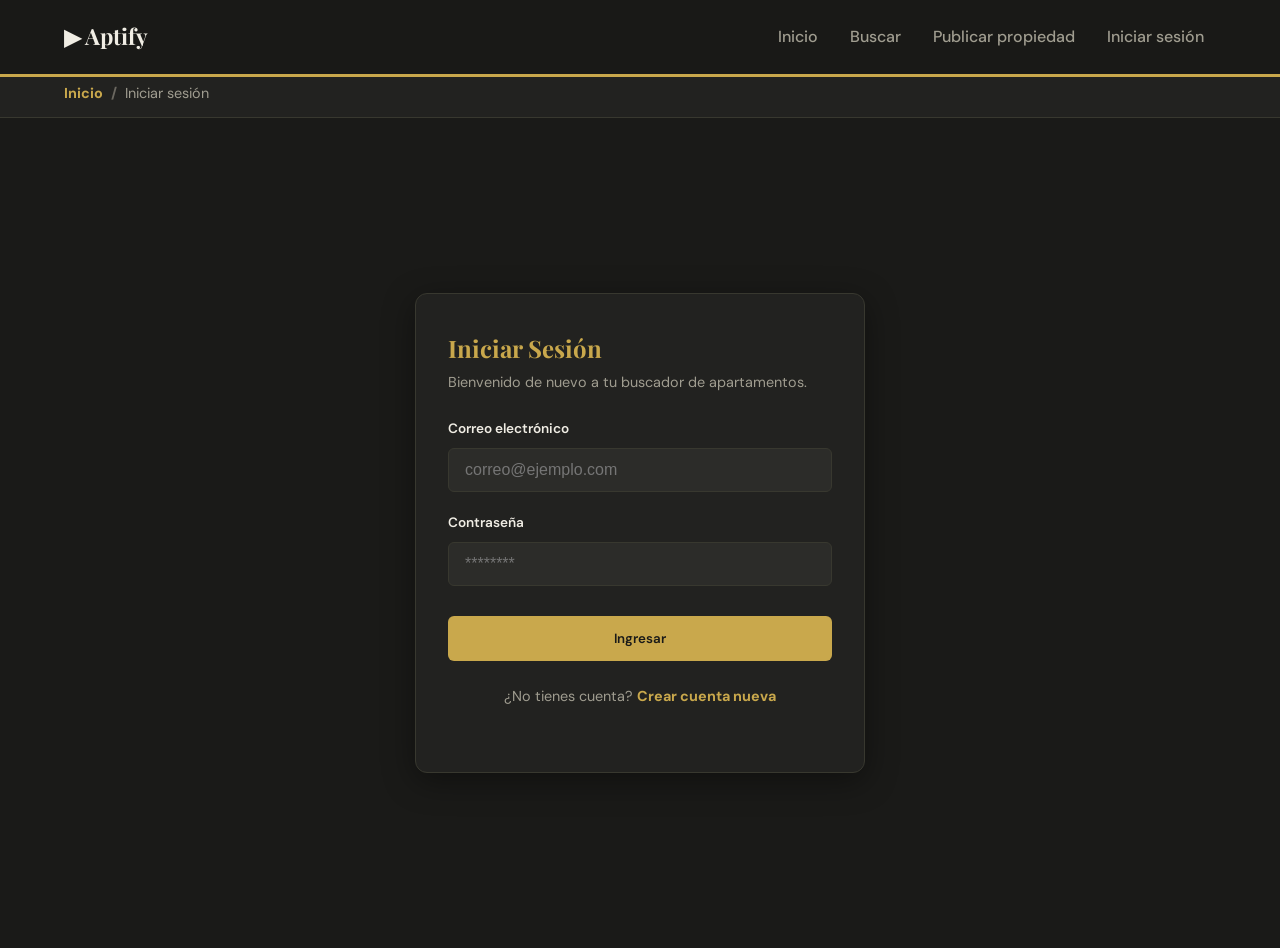
==== acceso.html @ 361de0e3 "Nuevo HTML de Acceso Para el inicio de sección y registro" ====
<!DOCTYPE html>
<html lang="es">
<head>
    <meta charset="UTF-8">
    <meta name="viewport" content="width=device-width, initial-scale=1.0">
    <link rel="stylesheet" href="css/style.css">
    <link href="https://fonts.googleapis.com/css2?family=DM+Sans:wght@300;400;500;600&family=Playfair+Display:wght@600;700&display=swap" rel="stylesheet">
    <title>Aptify | Acceso</title>
</head>
<body>

    <header class="site-header">
        <div class="container header-content">
            <p class="logo"><strong>&#9654; Aptify</strong></p>
            <input type="checkbox" id="menu-toggle" class="menu-toggle">
            <label for="menu-toggle" class="menu-button">
                <span></span><span></span><span></span>
            </label>
            <nav class="main-nav">
                <ul>
                    <li><a href="index.html">Inicio</a></li>
                    <li><a href="buscar.html">Buscar</a></li>
                    <li><a href="publicar.html">Publicar propiedad</a></li>    
                    <li id="nav-login"><a href="acceso.html">Iniciar sesión</a></li>        
                    <li id="nav-user" style="display: none;">
                        <span class="user-greeting">Hola, <b id="user-name-display">Usuario</b></span>
                        <a href="#" id="btn-logout" class="btn-card">Salir</a>
                    </li>
                </ul>
            </nav>
        </div>
    </header>

    <!-- Ubicación actual -->
    <nav class="breadcrumb" aria-label="Ubicación actual">
        <div class="container">
            <a href="index.html">Inicio</a>
            <span>Iniciar sesión</span>
        </div>
    </nav>

    <main>
    <section class="auth-section">
        <div class="container auth-wrapper single-column">
            
            <div class="auth-card" id="login-container">
                <h2>Iniciar Sesión</h2>
                <p>Bienvenido de nuevo a tu buscador de apartamentos.</p>
                <form id="login-form">
                    <div class="form-group">
                        <label for="login-email">Correo electrónico</label>
                        <input type="email" id="login-email" required placeholder="correo@ejemplo.com">
                    </div>
                    <div class="form-group">
                        <label for="login-pass">Contraseña</label>
                        <input type="password" id="login-pass" required placeholder="********">
                    </div>
                    <button type="submit" class="btn-primary auth-btn">Ingresar</button>
                </form>
                
                <p class="auth-switch">
                    ¿No tienes cuenta? <a href="#" id="link-to-register">Crear cuenta nueva</a>
                </p>
            </div>

            <div class="auth-card" id="register-container" style="display: none;">
                <h2>Crear Cuenta</h2>
                <p>Únete a Aptify para guardar tus favoritos.</p>
                <form id="register-form">
                    <div class="form-group">
                        <label for="reg-name">Nombre completo</label>
                        <input type="text" id="reg-name" required placeholder="Ej. Nathalie Paniagua">
                    </div>
                    <div class="form-group">
                        <label for="reg-email">Correo electrónico</label>
                        <input type="email" id="reg-email" required placeholder="correo@ejemplo.com">
                    </div>
                    <div class="form-group">
                        <label for="reg-pass">Contraseña</label>
                        <input type="password" id="reg-pass" required placeholder="Mínimo 8 caracteres">
                    </div>
                    <button type="submit" class="btn-gold auth-btn">Registrarse</button>
                </form>
                
                <p class="auth-switch">
                    ¿Ya tienes cuenta? <a href="#" id="link-to-login">Iniciar sesión</a>
                </p>
            </div>

        </div>
    </section>
</main>

    <script src="js/auth.js"></script>
</body>
</html>
---- css/style.css ----
/* =========================
    Reglas generales del sitio
   ========================= */

/* Elimina márgenes y espacios automáticos del navegador */
* {
    margin: 0;
    padding: 0;
    box-sizing: border-box;
}

/* Configuración general del documento */
html {
    font-size: 16px;
    scroll-behavior: smooth;
}

/* Estilo general del sitio */
body {
    font-family: 'DM Sans', Arial, Helvetica, sans-serif;
    background-color: #1a1a18;
    color: #f0ede4;
    line-height: 1.6;
    /* Espacio para que el header fijo no tape el contenido */
    padding-top: 70px;
}

/* Multimedia adaptable (cuando la tengamos) */
img,
video,
iframe {
    max-width: 100%;
}

/* Evita deformación y espacios inferiores en imágenes */
img {
    height: auto;
    display: block;
}

/* Enlaces sin subrayado */
a {
    text-decoration: none;
}

/* Viñetas dentro del bloque */
ul {
    list-style-position: inside;
}

/* =========================
    VARIABLES DE COLOR Y TIPOGRAFÍA
    Paleta principal del sitio
   ========================= */

:root {
    --color-fondo: #1a1a18;
    --color-superficie: #222220;
    --color-superficie-2: #2c2c29;
    --color-borde: #38382f;
    --color-dorado: #c9a84c;
    --color-dorado-claro: #e0be7c;
    --color-texto: #f0ede4;
    --color-texto-suave: #a09d90;
    --color-texto-tenue: #6b6860;
    --fuente-display: 'Playfair Display', Georgia, serif;
    --fuente-cuerpo: 'DM Sans', Arial, sans-serif;
    --radio-sm: 6px;
    --radio-md: 12px;
    --radio-lg: 20px;
    --radio-pill: 100px;
}

/* =========================
    UTILIDADES GENERALES
   ========================= */

/* Contenedor centrado reutilizable */
.container {
    width: min(90%, 1200px);
    margin: 0 auto;
}

/* Separación general entre secciones */
section,
aside {
    padding: 64px 0;
}

/* Estilo base para títulos */
h1, h2, h3, h4, h5, h6 {
    color: var(--color-texto);
    margin-bottom: 15px;
    font-family: var(--fuente-display);
    line-height: 1.2;
}

/* Separación entre párrafos */
p {
    margin-bottom: 15px;
    color: var(--color-texto-suave);
}

/* Etiqueta superior de sección */
.section-eyebrow {
    display: inline-block;
    font-size: 0.75rem;
    font-weight: 600;
    letter-spacing: 0.12em;
    text-transform: uppercase;
    color: var(--color-dorado);
    margin-bottom: 10px;
}

/* =========================
    HEADER Y NAVEGACIÓN
   ========================= */

/* Header fijo superior */
.site-header {
    background-color: rgba(26, 26, 24, 0.95);
    color: var(--color-texto);
    padding: 16px 0;
    border-bottom: 3px solid var(--color-dorado);
    position: fixed;
    top: 0;
    left: 0;
    width: 100%;
    z-index: 1000;
    backdrop-filter: blur(10px);
}

/* Flexbox alinea logo, menú y botón hamburguesa */
.header-content {
    display: flex;
    align-items: center;
    justify-content: space-between;
    gap: 20px;
}

/* Logo del sitio */
.logo {
    font-size: 1.4rem;
    margin-bottom: 0;
    white-space: nowrap;
    font-family: var(--fuente-display);
    color: var(--color-texto);
}

/* Checkbox oculto para abrir/cerrar menú */
.menu-toggle {
    display: none;
}

/* Botón hamburguesa oculto en escritorio */
.menu-button {
    display: none;
    width: 38px;
    height: 32px;
    cursor: pointer;
}

/* Líneas del botón hamburguesa */
.menu-button span {
    display: block;
    height: 4px;
    margin-bottom: 6px;
    background-color: var(--color-texto);
    border-radius: 4px;
}

/* Menú principal */
.main-nav ul {
    list-style: none;
    /* Flexbox organiza enlaces en fila */
    display: flex;
    align-items: center;
    gap: 8px;
}

/* Enlaces del menú */
.main-nav a {
    color: var(--color-texto-suave);
    font-weight: 500;
    padding: 8px 12px;
    border-radius: var(--radio-sm);
    display: inline-block;
    transition: background-color 0.2s, color 0.2s;
}

/* Cambio visual al pasar el mouse */
.main-nav a:hover {
    background-color: var(--color-dorado);
    color: var(--color-fondo);
}

/* Indicador de página activa */
.active-link {
    background-color: var(--color-dorado);
    color: var(--color-fondo) !important;
    font-weight: 600;
}

/* =========================
    UX: UBICACIÓN ACTUAL
   ========================= */

/* Barra que muestra dónde está el usuario */
.breadcrumb {
    background-color: var(--color-superficie);
    border-bottom: 1px solid var(--color-borde);
    padding: 12px 0;
}

/* Distribución simple de la ruta */
.breadcrumb .container {
    display: flex;
    gap: 8px;
    align-items: center;
    font-size: 0.9rem;
}

/* Separador visual sin agregar texto extra al HTML */
.breadcrumb a::after {
    content: "/";
    margin-left: 8px;
    color: var(--color-texto-tenue);
}

.breadcrumb a {
    color: var(--color-dorado);
    font-weight: bold;
}

.breadcrumb span {
    color: var(--color-texto-suave);
}

/* =========================
    BOTONES
   ========================= */

/* Botón principal con fondo dorado */
.btn-primary {
    display: inline-block;
    background-color: var(--color-dorado);
    color: var(--color-fondo);
    padding: 12px 24px;
    border-radius: var(--radio-sm);
    font-weight: 600;
    font-family: var(--fuente-cuerpo);
    border: none;
    cursor: pointer;
    transition: background-color 0.2s, transform 0.15s;
}

/* Hover del botón principal */
.btn-primary:hover {
    background-color: var(--color-dorado-claro);
    transform: translateY(-1px);
}

/* Botón secundario */
.btn-secondary {
    background-color: transparent;
    color: var(--color-dorado);
    border: 2px solid var(--color-dorado);
    padding: 10px 20px;
    border-radius: var(--radio-sm);
    font-weight: 600;
    font-family: var(--fuente-cuerpo);
    cursor: pointer;
    transition: background-color 0.2s, color 0.2s;
}

/* Hover del botón secundario */
.btn-secondary:hover {
    background-color: var(--color-dorado);
    color: var(--color-fondo);
}

/* Enlace con apariencia de texto */
.btn-link {
    color: var(--color-dorado);
    font-weight: bold;
    text-decoration: underline;
    text-underline-offset: 4px;
}

/* Botón dentro de tarjetas */
.btn-card {
    display: inline-block;
    background-color: transparent;
    color: var(--color-dorado);
    border: 1px solid var(--color-dorado);
    padding: 8px 16px;
    border-radius: var(--radio-sm);
    font-weight: 600;
    font-size: 0.85rem;
    transition: background-color 0.2s, color 0.2s;
}

/* Hover del botón de tarjeta */
.btn-card:hover {
    background-color: var(--color-dorado);
    color: var(--color-fondo);
}

/* Botón dorado grande para CTA (Call to Action) */
.btn-gold {
    display: inline-block;
    background-color: var(--color-dorado);
    color: var(--color-fondo);
    padding: 14px 32px;
    border-radius: var(--radio-sm);
    font-weight: 700;
    font-size: 1rem;
    transition: background-color 0.2s, transform 0.15s;
}

/* Hover del botón dorado */
.btn-gold:hover {
    background-color: var(--color-dorado-claro);
    transform: translateY(-1px);
}

/* =========================
    ETIQUETAS
   ========================= */

/* Etiqueta base */
.tag {
    display: inline-flex;
    align-items: center;
    gap: 4px;
    padding: 6px 14px;
    border-radius: var(--radio-pill);
    background-color: var(--color-superficie-2);
    border: 1px solid var(--color-borde);
    font-size: 0.85rem;
    color: var(--color-texto-suave);
}

/* Etiqueta pequeña para tarjetas */
.tag-sm {
    padding: 4px 10px;
    font-size: 0.75rem;
}

/* =========================
    HERO
   ========================= */

.hero {
    background-color: var(--color-superficie);
    padding: 64px 0;
    border-bottom: 1px solid var(--color-borde);
}

/* Flexbox crea dos columnas en el hero */
.hero-content {
    display: flex;
    align-items: center;
    gap: 48px;
    margin-bottom: 40px;
}

/* Columna de texto */
.hero-text {
    flex: 1;
}

/* Título principal del hero */
.hero-text h1 {
    font-size: clamp(2rem, 4.5vw, 3.4rem);
    color: var(--color-texto);
    margin-bottom: 20px;
    line-height: 1.1;
}

/* Palabra en cursiva y dorada del título */
.hero-text h1 em {
    font-style: normal;
    color: var(--color-dorado);
}

/* Texto descriptivo del hero */
.hero-text p {
    font-size: 1.05rem;
    color: var(--color-texto-suave);
    margin-bottom: 28px;
}

/* Etiqueta decorativa del hero */
.hero-badge {
    display: inline-block;
    background-color: rgba(201, 168, 76, 0.15);
    color: var(--color-dorado);
    border: 1px solid var(--color-dorado);
    padding: 6px 14px;
    border-radius: var(--radio-pill);
    font-weight: 600;
    font-size: 0.8rem;
    letter-spacing: 0.08em;
    text-transform: uppercase;
    margin-bottom: 16px;
}

/* Columna de imagen del hero */
.hero-image {
    flex: 1;
    background-color: var(--color-superficie-2);
    padding: 16px;
    border-radius: var(--radio-lg);
    border: 1px solid var(--color-borde);
}

/* Imagen del hero */
.hero-image img {
    width: 100%;
    border-radius: var(--radio-md);
    /* Placeholder mientras no hay imagen real */
    min-height: 260px;
    background-color: var(--color-superficie-2);
    object-fit: cover;
}

/* Pie de imagen del hero */
.hero-image figcaption {
    margin-top: 10px;
    font-size: 0.85rem;
    color: var(--color-texto-tenue);
    text-align: center;
}

/* Caja informativa: posición relativa para la etiqueta absoluta */
.hero-info {
    margin-top: 24px;
    padding: 28px 18px 18px 18px;
    background-color: rgba(201, 168, 76, 0.07);
    border-left: 4px solid var(--color-dorado);
    border-radius: var(--radio-md);
    position: relative;
}

/* Etiqueta flotante de la caja informativa */
.info-label {
    position: absolute;
    top: -12px;
    right: 18px;
    background-color: var(--color-dorado);
    color: var(--color-fondo);
    padding: 4px 12px;
    border-radius: var(--radio-pill);
    font-size: 0.75rem;
    font-weight: 700;
    z-index: 2;
}

/* Jerarquía de acciones del hero */
.hero-actions {
    display: flex;
    align-items: center;
    gap: 16px;
    flex-wrap: wrap;
    margin-bottom: 24px;
}

/* =========================
    BARRA DE BÚSQUEDA
   ========================= */

/* Contenedor general de la barra */
.search-bar {
    display: flex;
    align-items: flex-end;
    gap: 12px;
    background-color: var(--color-superficie-2);
    border: 1px solid var(--color-borde);
    border-radius: var(--radio-md);
    padding: 18px 20px;
    margin-bottom: 20px;
    flex-wrap: wrap;
}

/* Cada campo de la barra */
.search-field {
    display: flex;
    flex-direction: column;
    gap: 4px;
    flex: 1;
    min-width: 130px;
}

/* Etiqueta del campo */
.search-field label {
    font-size: 0.72rem;
    font-weight: 700;
    letter-spacing: 0.08em;
    text-transform: uppercase;
    color: var(--color-texto-tenue);
}

/* Select del campo */
.search-field select {
    background-color: transparent;
    border: none;
    border-bottom: 1px solid var(--color-borde);
    color: var(--color-texto);
    font-family: var(--fuente-cuerpo);
    font-size: 0.9rem;
    padding: 4px 0 6px;
    outline: none;
    cursor: pointer;
    appearance: none;
}

/* Select al enfocar */
.search-field select:focus {
    border-bottom-color: var(--color-dorado);
}

/* Opciones del select */
.search-field select option {
    background-color: var(--color-superficie-2);
    color: var(--color-texto);
}

/* Botón de búsqueda dentro de la barra */
.search-btn {
    flex-shrink: 0;
    height: 40px;
    padding: 0 24px;
}

/* Fila de etiquetas rápidas */
.quick-tags {
    display: flex;
    flex-wrap: wrap;
    gap: 10px;
}

/* =========================
    ESTADÍSTICAS
   ========================= */

.stats-section {
    background-color: var(--color-fondo);
    padding: 40px 0;
    border-bottom: 1px solid var(--color-borde);
}

/* Grid de tarjetas de estadísticas */
.stats-grid {
    display: grid;
    grid-template-columns: repeat(auto-fit, minmax(180px, 1fr));
    gap: 20px;
}

/* Tarjeta de estadística */
.stat-card {
    background-color: var(--color-superficie);
    border: 1px solid var(--color-borde);
    border-radius: var(--radio-md);
    padding: 24px;
    text-align: center;
    display: flex;
    flex-direction: column;
    gap: 6px;
}

/* Número principal de la estadística */
.stat-num {
    font-family: var(--fuente-display);
    font-size: 1.8rem;
    font-weight: 700;
    color: var(--color-dorado);
}

/* Descripción de la estadística */
.stat-label {
    font-size: 0.8rem;
    color: var(--color-texto-suave);
}

/* =========================
    TARJETAS DE PROPIEDADES
   ========================= */

.listings-section {
    background-color: var(--color-superficie);
    border-bottom: 1px solid var(--color-borde);
}

/* Grid crea columnas automáticas y responsivas */
.listings-grid {
    display: grid;
    grid-template-columns: repeat(auto-fit, minmax(260px, 1fr));
    gap: 24px;
    align-items: stretch;
    margin-top: 32px;
    margin-bottom: 40px;
}

/* Tarjeta de propiedad */
.property-card {
    background-color: var(--color-fondo);
    border: 1px solid var(--color-borde);
    border-radius: var(--radio-md);
    overflow: hidden;
    box-shadow: 0 4px 20px rgba(0, 0, 0, 0.4);
    position: relative;
    /* Flex interno mantiene el contenido ordenado verticalmente */
    display: flex;
    flex-direction: column;
    transition: transform 0.2s, box-shadow 0.2s;
}

/* Efecto al pasar el mouse sobre la tarjeta */
.property-card:hover {
    transform: translateY(-4px);
    box-shadow: 0 8px 32px rgba(0, 0, 0, 0.55);
}

/* Elimina márgenes del figure en tarjeta */
.property-card figure {
    margin: 0;
}

/* Imagen de la tarjeta */
.property-card img {
    width: 100%;
    height: 200px;
    object-fit: cover;
    /* Placeholder visual mientras no hay imagen */
    background: linear-gradient(135deg, var(--color-superficie-2) 0%, #333328 100%);
}

/* Texto bajo la imagen en la tarjeta */
.property-card figcaption {
    font-size: 0.78rem;
    color: var(--color-texto-tenue);
    padding: 8px 16px 0 16px;
}

/* Etiqueta del tipo de propiedad (posición absoluta) */
.card-label {
    position: absolute;
    top: 12px;
    left: 12px;
    background-color: var(--color-dorado);
    color: var(--color-fondo);
    padding: 4px 12px;
    border-radius: var(--radio-pill);
    font-size: 0.72rem;
    font-weight: 700;
    text-transform: uppercase;
    letter-spacing: 0.05em;
    z-index: 5;
}

/* Contenido textual de la tarjeta */
.property-card-content {
    padding: 18px;
    /* Ocupa el espacio disponible para igualar alturas */
    flex: 1;
    display: flex;
    flex-direction: column;
    gap: 10px;
}

/* Título de la propiedad */
.property-card-content h3 {
    font-size: 1rem;
    color: var(--color-texto);
    margin-bottom: 0;
}

/* Ubicación de la propiedad */
.property-location {
    font-size: 0.82rem;
    color: var(--color-texto-suave);
    margin-bottom: 0;
}

/* Características de la propiedad (habitaciones, baños, m²) */
.property-features {
    display: flex;
    gap: 10px;
    flex-wrap: wrap;
}

/* Cada característica */
.property-features span {
    font-size: 0.78rem;
    color: var(--color-texto-tenue);
    border: 1px solid var(--color-borde);
    padding: 2px 10px;
    border-radius: var(--radio-sm);
}

/* Fila de etiquetas dentro de tarjeta */
.property-tags {
    display: flex;
    flex-wrap: wrap;
    gap: 6px;
}

/* Pie de tarjeta con precio y botón */
.property-footer {
    display: flex;
    align-items: center;
    justify-content: space-between;
    padding-top: 12px;
    border-top: 1px solid var(--color-borde);
    margin-top: auto;
}

/* Precio de la propiedad */
.property-price {
    font-size: 1.1rem;
    font-weight: 700;
    color: var(--color-dorado);
    font-family: var(--fuente-display);
}

/* Texto pequeño del precio */
.property-price small {
    font-size: 0.75rem;
    color: var(--color-texto-suave);
    font-weight: 400;
}

/* Acción centrada bajo el grid */
.listings-cta {
    text-align: center;
}

/* =========================
    ASIDE: PROPIEDAD DESTACADA
   ========================= */

aside {
    background-color: rgba(201, 168, 76, 0.06);
    border-top: 1px solid var(--color-borde);
    border-bottom: 1px solid var(--color-borde);
}

/* Centra el contenido del aside */
aside p,
aside small,
aside h4 {
    width: min(90%, 1200px);
    margin-left: auto;
    margin-right: auto;
}

aside h4 {
    color: var(--color-dorado);
    margin-bottom: 10px;
}

aside small {
    display: block;
    color: var(--color-texto-tenue);
    font-size: 0.8rem;
    margin-top: 10px;
}

/* =========================
    CÓMO FUNCIONA
   ========================= */

.how-section {
    background-color: var(--color-fondo);
}

/* Grid de pasos del proceso */
.steps-grid {
    display: grid;
    grid-template-columns: repeat(auto-fit, minmax(240px, 1fr));
    gap: 24px;
    margin-top: 32px;
}

/* Tarjeta de paso */
.step-card {
    background-color: var(--color-superficie);
    border: 1px solid var(--color-borde);
    border-radius: var(--radio-md);
    padding: 32px 24px;
    text-align: center;
}

/* Ícono del paso */
.step-icon {
    font-size: 2.2rem;
    margin-bottom: 16px;
    display: block;
}

/* Título del paso */
.step-card h3 {
    font-size: 1.05rem;
    margin-bottom: 10px;
    color: var(--color-texto);
}

/* Descripción del paso */
.step-card p {
    font-size: 0.9rem;
    color: var(--color-texto-suave);
    margin-bottom: 0;
}

/* =========================
    SOBRE APTIFY
   ========================= */

.about-section {
    background-color: var(--color-superficie);
    border-top: 1px solid var(--color-borde);
}

/* Dos columnas: imagen y texto */
.about-content {
    display: flex;
    align-items: center;
    gap: 64px;
}

/* Columna de imagen */
.about-image {
    flex: 1;
    background-color: var(--color-superficie-2);
    border: 1px solid var(--color-borde);
    border-radius: var(--radio-lg);
    padding: 16px;
    margin: 0;
}

/* Imagen de la sección sobre Aptify */
.about-image img {
    width: 100%;
    border-radius: var(--radio-md);
    min-height: 280px;
    background-color: var(--color-superficie-2);
    object-fit: cover;
}

/* Pie de imagen */
.about-image figcaption {
    font-size: 0.82rem;
    color: var(--color-texto-tenue);
    text-align: center;
    margin-top: 10px;
}

/* Columna de texto */
.about-text {
    flex: 1;
}

/* Párrafo de la columna de texto */
.about-text p {
    margin-bottom: 20px;
    line-height: 1.75;
}

/* Título de sección en about */
.about-text h2 {
    font-size: clamp(1.5rem, 3vw, 2.2rem);
    margin-bottom: 16px;
}

/* Grid de beneficios */
.benefits-grid {
    display: grid;
    grid-template-columns: repeat(auto-fit, minmax(180px, 1fr));
    gap: 16px;
    margin-top: 20px;
    margin-bottom: 28px;
}

/* Tarjeta de beneficio */
.benefit-card {
    background-color: var(--color-superficie-2);
    border: 1px solid var(--color-borde);
    border-radius: var(--radio-md);
    padding: 18px;
}

/* Título del beneficio */
.benefit-card h4 {
    color: var(--color-dorado);
    font-size: 0.9rem;
    margin-bottom: 8px;
}

/* Descripción del beneficio */
.benefit-card p {
    font-size: 0.85rem;
    margin-bottom: 0;
    line-height: 1.5;
}

/* =========================
    ZONAS POPULARES
   ========================= */

.locations-section {
    background-color: var(--color-superficie-2);
    border-top: 1px solid var(--color-borde);
}

/* Grid de chips de ubicación */
.locations-grid {
    display: flex;
    flex-wrap: wrap;
    gap: 12px;
    justify-content: center;
    margin-top: 28px;
}

/* Chip de ubicación */
.location-chip {
    display: inline-block;
    padding: 10px 22px;
    background-color: var(--color-superficie);
    border: 1px solid var(--color-borde);
    border-radius: var(--radio-pill);
    font-size: 0.88rem;
    color: var(--color-texto-suave);
    transition: border-color 0.2s, color 0.2s, background-color 0.2s;
}

/* Hover del chip */
.location-chip:hover {
    border-color: var(--color-dorado);
    color: var(--color-dorado);
    background-color: rgba(201, 168, 76, 0.06);
}

/* =========================
    BANNER DE CTA (CALL TO ACTION)
   ========================= */

.cta-banner {
    background: linear-gradient(135deg, #26241c 0%, var(--color-superficie-2) 100%);
    border-top: 1px solid var(--color-borde);
    border-bottom: 1px solid var(--color-borde);
}

/* Diseño en dos columnas para texto y botón */
.cta-content {
    display: flex;
    align-items: center;
    justify-content: space-between;
    gap: 40px;
    flex-wrap: wrap;
}

/* Bloque de texto del CTA */
.cta-text h2 {
    font-size: 1.8rem;
    margin-bottom: 10px;
    color: var(--color-texto);
}

/* Párrafo del CTA */
.cta-text p {
    color: var(--color-texto-suave);
    max-width: 520px;
    font-size: 0.95rem;
    margin-bottom: 0;
}

/* =========================
    FOOTER
   ========================= */

footer {
    background-color: #141412;
    color: var(--color-texto);
    padding: 56px 0 24px 0;
    border-top: 1px solid var(--color-borde);
    text-align: center;
}

/* Distribución en columnas del footer */
.footer-content {
    display: grid;
    grid-template-columns: 2fr 1fr 1fr 1fr;
    gap: 40px;
    padding-bottom: 48px;
    text-align: left;
}

/* Logo del footer */
.footer-logo {
    font-family: var(--fuente-display);
    font-size: 1.3rem;
    color: var(--color-texto);
    margin-bottom: 8px;
}

/* Tagline del footer */
.footer-tagline {
    font-size: 0.85rem;
    color: var(--color-texto-suave);
    max-width: 200px;
    line-height: 1.5;
}

/* Columna del footer */
.footer-col {
    display: flex;
    flex-direction: column;
    gap: 10px;
}

/* Títulos de columnas del footer */
.footer-col h5 {
    font-size: 0.75rem;
    font-weight: 700;
    letter-spacing: 0.1em;
    text-transform: uppercase;
    color: var(--color-texto-tenue);
    margin-bottom: 4px;
    font-family: var(--fuente-cuerpo);
}

/* Lista del footer */
.footer-col ul {
    list-style: none;
    display: flex;
    flex-direction: column;
    gap: 8px;
}

/* Enlaces del footer */
footer a {
    color: var(--color-texto-suave);
    font-size: 0.88rem;
    transition: color 0.2s;
}

/* Hover de enlaces del footer */
footer a:hover {
    color: var(--color-dorado);
}

/* Dirección del footer */
footer address {
    font-style: normal;
    font-size: 0.88rem;
    color: var(--color-texto-suave);
    line-height: 1.7;
}

/* Texto de copyright */
footer small {
    font-size: 0.78rem;
    color: var(--color-texto-tenue);
}

/* =========================
    UX: ACCESIBILIDAD Y FOCO
   ========================= */

/* Mejora accesibilidad al navegar con teclado */
.main-nav a:focus,
.btn-primary:focus,
.btn-secondary:focus,
.btn-card:focus,
.btn-link:focus,
.btn-gold:focus {
    outline: 3px solid var(--color-dorado);
    outline-offset: 3px;
}

/* =========================
    SECCIÓN DE ACCESO (LOGIN/REGISTRO)
   ========================= */

.auth-section {
    padding: 80px 20px;
    background-color: var(--color-fondo);
    min-height: calc(100vh - 70px);
    display: flex;
    align-items: center;
    justify-content: center; /* Centra el contenido en pantalla */
}

/* Contenedor único y limpio */
.auth-wrapper {
    width: 100%;
    max-width: 450px; /* Tamaño ideal para formularios */
    margin: 0 auto;
}

.auth-card {
    background-color: var(--color-superficie);
    border: 1px solid var(--color-borde);
    border-radius: var(--radio-md);
    padding: 40px 32px;
    box-shadow: 0 8px 32px rgba(0, 0, 0, 0.4);
}

.auth-card h2 {
    color: var(--color-dorado);
    margin-bottom: 8px;
}

.auth-card p {
    font-size: 0.9rem;
    margin-bottom: 24px;
    color: var(--color-texto-suave);
}

/* Estilos de formulario */
.form-group {
    margin-bottom: 20px;
    display: flex;
    flex-direction: column;
    gap: 8px;
}

.form-group label {
    font-size: 0.85rem;
    font-weight: 600;
    color: var(--color-texto);
}

.form-group input {
    background-color: var(--color-superficie-2);
    border: 1px solid var(--color-borde);
    color: var(--color-texto);
    padding: 12px 16px;
    border-radius: var(--radio-sm);
    font-size: 1rem;
    outline: none;
    width: 100%;
}

.form-group input:focus {
    border-color: var(--color-dorado);
}

.auth-btn {
    width: 100%;
    margin-top: 10px;
    padding: 14px;
    border: none;
    border-radius: var(--radio-sm);
    font-weight: 600;
    cursor: pointer;
}

/* Estilo para el switch de "Crear cuenta nueva" */
.auth-switch {
    text-align: center;
    margin-top: 24px;
    font-size: 0.9rem;
    color: var(--color-texto-suave);
}

.auth-switch a {
    color: var(--color-dorado);
    font-weight: 700;
}

/* Estilos para el estado logueado en el Nav */
.user-greeting {
    color: var(--color-texto-suave);
    font-size: 0.95rem;
    margin-right: 12px;
}

.user-greeting b {
    color: var(--color-dorado);
}
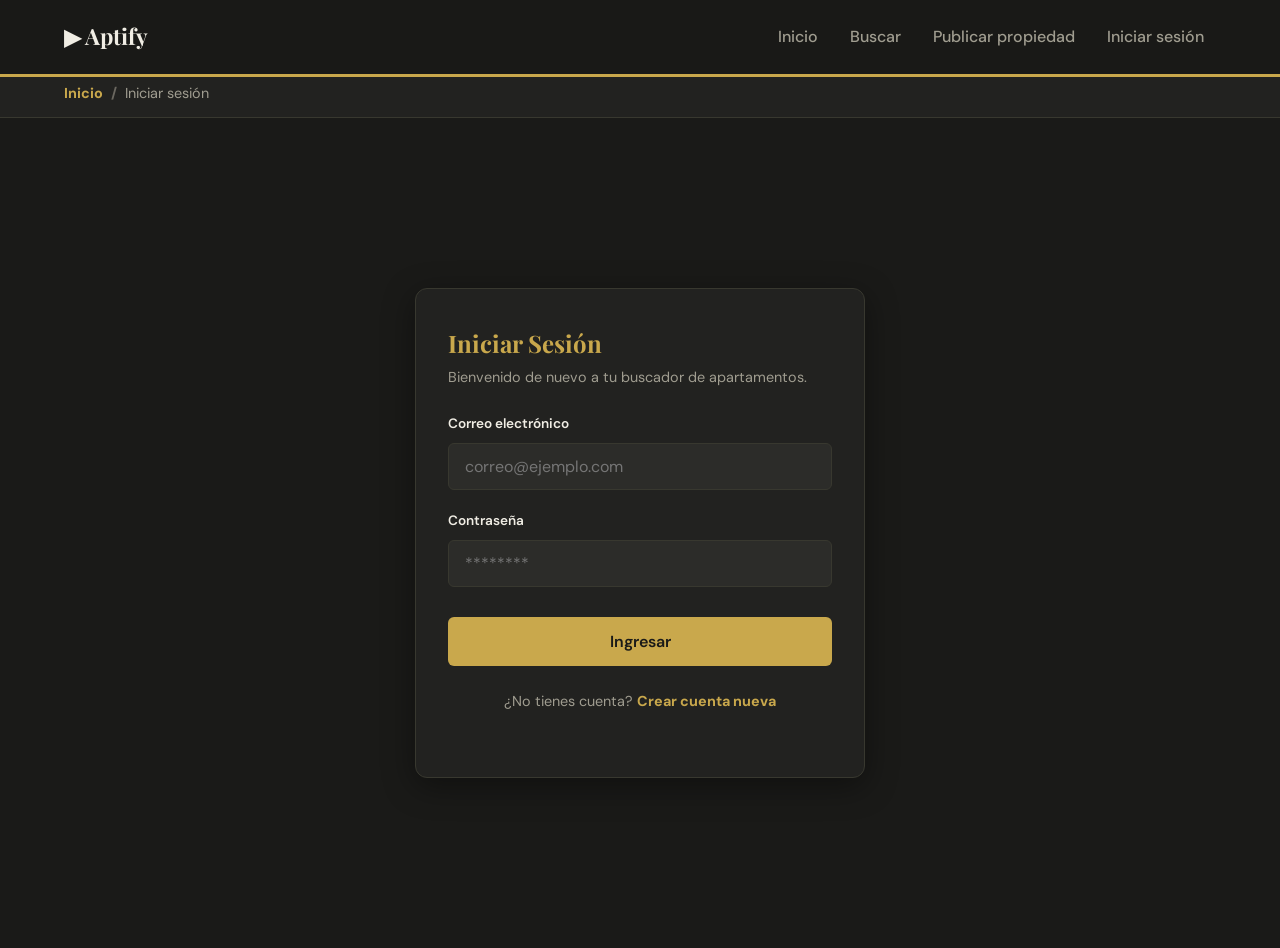
==== commit 2e853bfc: "feat: Cambios en la organización de los styles" ====
--- a/acceso.html
+++ b/acceso.html
@@ -3,7 +3,11 @@
 <head>
     <meta charset="UTF-8">
     <meta name="viewport" content="width=device-width, initial-scale=1.0">
-    <link rel="stylesheet" href="css/style.css">
+    <link rel="stylesheet" href="css/base.css">
+    <link rel="stylesheet" href="css/layout.css">
+    <link rel="stylesheet" href="css/componentes.css">
+    <link rel="stylesheet" href="css/paginas.css">
+    <link rel="stylesheet" href="css/responsive.css">
     <link href="https://fonts.googleapis.com/css2?family=DM+Sans:wght@300;400;500;600&family=Playfair+Display:wght@600;700&display=swap" rel="stylesheet">
     <title>Aptify | Acceso</title>
 </head>
--- a/css/base.css
+++ b/css/base.css
@@ -0,0 +1,127 @@
+/* =========================
+   Reset, variables de color y tipografía,
+   y utilidades generales del sitio.
+   ========================= */
+ 
+/* ── RESET ── */
+ 
+/* Elimina márgenes y espacios automáticos del navegador */
+* {
+    margin: 0;
+    padding: 0;
+    box-sizing: border-box;
+}
+ 
+/* Configuración general del documento */
+html {
+    font-size: 16px;
+    scroll-behavior: smooth;
+}
+ 
+/* Estilo general del sitio */
+body {
+    font-family: 'DM Sans', Arial, Helvetica, sans-serif;
+    background-color: #1a1a18;
+    color: #f0ede4;
+    line-height: 1.6;
+    /* Espacio para que el header fijo no tape el contenido */
+    padding-top: 70px;
+}
+ 
+/* Multimedia adaptable */
+img,
+video,
+iframe {
+    max-width: 100%;
+}
+ 
+/* Evita deformación y espacios inferiores en imágenes */
+img {
+    height: auto;
+    display: block;
+}
+ 
+/* Enlaces sin subrayado */
+a {
+    text-decoration: none;
+}
+ 
+/* Viñetas dentro del bloque */
+ul {
+    list-style-position: inside;
+}
+ 
+/* ── VARIABLES DE COLOR Y TIPOGRAFÍA ──
+   Paleta principal del sitio */
+ 
+:root {
+    --color-fondo:        #1a1a18;
+    --color-superficie:   #222220;
+    --color-superficie-2: #2c2c29;
+    --color-borde:        #38382f;
+    --color-dorado:       #c9a84c;
+    --color-dorado-claro: #e0be7c;
+    --color-texto:        #f0ede4;
+    --color-texto-suave:  #a09d90;
+    --color-texto-tenue:  #6b6860;
+    --fuente-display:     'Playfair Display', Georgia, serif;
+    --fuente-cuerpo:      'DM Sans', Arial, sans-serif;
+    --radio-sm:           6px;
+    --radio-md:           12px;
+    --radio-lg:           20px;
+    --radio-pill:         100px;
+}
+ 
+/* ── UTILIDADES GENERALES ── */
+ 
+/* Contenedor centrado reutilizable */
+.container {
+    width: min(90%, 1200px);
+    margin: 0 auto;
+}
+ 
+/* Separación general entre secciones */
+section,
+aside {
+    padding: 64px 0;
+}
+ 
+/* Estilo base para títulos */
+h1, h2, h3, h4, h5, h6 {
+    color: var(--color-texto);
+    margin-bottom: 15px;
+    font-family: var(--fuente-display);
+    line-height: 1.2;
+}
+ 
+/* Separación entre párrafos */
+p {
+    margin-bottom: 15px;
+    color: var(--color-texto-suave);
+}
+ 
+/* Etiqueta superior de sección (eyebrow) */
+.section-eyebrow {
+    display: inline-block;
+    font-size: 0.75rem;
+    font-weight: 600;
+    letter-spacing: 0.12em;
+    text-transform: uppercase;
+    color: var(--color-dorado);
+    margin-bottom: 10px;
+}
+ 
+/* Badge de sección (semana / módulo) */
+.section-badge {
+    display: inline-block;
+    background-color: rgba(201, 168, 76, 0.12);
+    color: var(--color-dorado);
+    border: 1px solid var(--color-dorado);
+    padding: 5px 14px;
+    border-radius: var(--radio-pill);
+    font-size: 0.72rem;
+    font-weight: 700;
+    letter-spacing: 0.1em;
+    text-transform: uppercase;
+    margin-bottom: 14px;
+}
--- a/css/layout.css
+++ b/css/layout.css
@@ -0,0 +1,223 @@
+/* =========================
+   Header, navegación, breadcrumb y footer.
+   Elementos estructurales presentes en todas las páginas.
+   ========================= */
+
+/* ── HEADER Y NAVEGACIÓN ── */
+
+/* Header fijo superior */
+.site-header {
+    background-color: rgba(26, 26, 24, 0.95);
+    color: var(--color-texto);
+    padding: 16px 0;
+    border-bottom: 3px solid var(--color-dorado);
+    position: fixed;
+    top: 0;
+    left: 0;
+    width: 100%;
+    z-index: 1000;
+    backdrop-filter: blur(10px);
+}
+
+/* Flexbox alinea logo, menú y botón hamburguesa */
+.header-content {
+    display: flex;
+    align-items: center;
+    justify-content: space-between;
+    gap: 20px;
+}
+
+/* Logo del sitio */
+.logo {
+    font-size: 1.4rem;
+    margin-bottom: 0;
+    white-space: nowrap;
+    font-family: var(--fuente-display);
+    color: var(--color-texto);
+}
+
+/* Checkbox oculto para abrir/cerrar menú */
+.menu-toggle {
+    display: none;
+}
+
+/* Botón hamburguesa oculto en escritorio */
+.menu-button {
+    display: none;
+    width: 38px;
+    height: 32px;
+    cursor: pointer;
+}
+
+/* Líneas del botón hamburguesa */
+.menu-button span {
+    display: block;
+    height: 4px;
+    margin-bottom: 6px;
+    background-color: var(--color-texto);
+    border-radius: 4px;
+}
+
+/* Menú principal */
+.main-nav ul {
+    list-style: none;
+    /* Flexbox organiza enlaces en fila */
+    display: flex;
+    align-items: center;
+    gap: 8px;
+}
+
+/* Enlaces del menú */
+.main-nav a {
+    color: var(--color-texto-suave);
+    font-weight: 500;
+    padding: 8px 12px;
+    border-radius: var(--radio-sm);
+    display: inline-block;
+    transition: background-color 0.2s, color 0.2s;
+}
+
+/* Cambio visual al pasar el mouse */
+.main-nav a:hover {
+    background-color: var(--color-dorado);
+    color: var(--color-fondo);
+}
+
+/* Indicador de página activa */
+.active-link {
+    background-color: var(--color-dorado);
+    color: var(--color-fondo) !important;
+    font-weight: 600;
+}
+
+/* Estado del usuario logueado en el Nav */
+.user-greeting {
+    color: var(--color-texto-suave);
+    font-size: 0.95rem;
+    margin-right: 12px;
+}
+
+/* Nombre del usuario resaltado en dorado */
+.user-greeting b {
+    color: var(--color-dorado);
+}
+
+/* ── BREADCRUMB ──
+   Barra de ubicación actual */
+
+.breadcrumb {
+    background-color: var(--color-superficie);
+    border-bottom: 1px solid var(--color-borde);
+    padding: 12px 0;
+}
+
+/* Distribución simple de la ruta */
+.breadcrumb .container {
+    display: flex;
+    gap: 8px;
+    align-items: center;
+    font-size: 0.9rem;
+}
+
+/* Separador visual sin agregar texto extra al HTML */
+.breadcrumb a::after {
+    content: "/";
+    margin-left: 8px;
+    color: var(--color-texto-tenue);
+}
+
+.breadcrumb a {
+    color: var(--color-dorado);
+    font-weight: bold;
+}
+
+.breadcrumb span {
+    color: var(--color-texto-suave);
+}
+
+/* ── FOOTER ── */
+
+footer {
+    background-color: #141412;
+    color: var(--color-texto);
+    padding: 56px 0 24px 0;
+    border-top: 1px solid var(--color-borde);
+    text-align: center;
+}
+
+/* Distribución en columnas del footer */
+.footer-content {
+    display: grid;
+    grid-template-columns: 2fr 1fr 1fr 1fr;
+    gap: 40px;
+    padding-bottom: 48px;
+    text-align: left;
+}
+
+/* Logo del footer */
+.footer-logo {
+    font-family: var(--fuente-display);
+    font-size: 1.3rem;
+    color: var(--color-texto);
+    margin-bottom: 8px;
+}
+
+/* Tagline del footer */
+.footer-tagline {
+    font-size: 0.85rem;
+    color: var(--color-texto-suave);
+    max-width: 200px;
+    line-height: 1.5;
+}
+
+/* Columna del footer */
+.footer-col {
+    display: flex;
+    flex-direction: column;
+    gap: 10px;
+}
+
+/* Títulos de columnas del footer */
+.footer-col h5 {
+    font-size: 0.75rem;
+    font-weight: 700;
+    letter-spacing: 0.1em;
+    text-transform: uppercase;
+    color: var(--color-texto-tenue);
+    margin-bottom: 4px;
+    font-family: var(--fuente-cuerpo);
+}
+
+/* Lista del footer */
+.footer-col ul {
+    list-style: none;
+    display: flex;
+    flex-direction: column;
+    gap: 8px;
+}
+
+/* Enlaces del footer */
+footer a {
+    color: var(--color-texto-suave);
+    font-size: 0.88rem;
+    transition: color 0.2s;
+}
+
+/* Hover de enlaces del footer */
+footer a:hover {
+    color: var(--color-dorado);
+}
+
+/* Dirección del footer */
+footer address {
+    font-style: normal;
+    font-size: 0.88rem;
+    color: var(--color-texto-suave);
+    line-height: 1.7;
+}
+
+/* Texto de copyright */
+footer small {
+    font-size: 0.78rem;
+    color: var(--color-texto-tenue);
+}
--- a/css/componentes.css
+++ b/css/componentes.css
@@ -0,0 +1,435 @@
+/* =========================
+   Botones, etiquetas, tarjetas de propiedad,
+   estadísticas, aside y elementos reutilizables
+   que aparecen en más de una página.
+   ========================= */
+
+/* ── BOTONES ── */
+
+/* Botón principal con fondo dorado */
+.btn-primary {
+    display: inline-block;
+    background-color: var(--color-dorado);
+    color: var(--color-fondo);
+    padding: 12px 24px;
+    border-radius: var(--radio-sm);
+    font-weight: 600;
+    font-family: var(--fuente-cuerpo);
+    border: none;
+    cursor: pointer;
+    transition: background-color 0.2s, transform 0.15s;
+}
+
+/* Hover del botón principal */
+.btn-primary:hover {
+    background-color: var(--color-dorado-claro);
+    transform: translateY(-1px);
+}
+
+/* Botón secundario con borde */
+.btn-secondary {
+    background-color: transparent;
+    color: var(--color-dorado);
+    border: 2px solid var(--color-dorado);
+    padding: 10px 20px;
+    border-radius: var(--radio-sm);
+    font-weight: 600;
+    font-family: var(--fuente-cuerpo);
+    cursor: pointer;
+    transition: background-color 0.2s, color 0.2s;
+}
+
+/* Hover del botón secundario */
+.btn-secondary:hover {
+    background-color: var(--color-dorado);
+    color: var(--color-fondo);
+}
+
+/* Enlace con apariencia de texto */
+.btn-link {
+    color: var(--color-dorado);
+    font-weight: bold;
+    text-decoration: underline;
+    text-underline-offset: 4px;
+}
+
+/* Botón dentro de tarjetas */
+.btn-card {
+    display: inline-block;
+    background-color: transparent;
+    color: var(--color-dorado);
+    border: 1px solid var(--color-dorado);
+    padding: 8px 16px;
+    border-radius: var(--radio-sm);
+    font-weight: 600;
+    font-size: 0.85rem;
+    transition: background-color 0.2s, color 0.2s;
+}
+
+/* Hover del botón de tarjeta */
+.btn-card:hover {
+    background-color: var(--color-dorado);
+    color: var(--color-fondo);
+}
+
+/* Botón deshabilitado (para propiedades no disponibles) */
+.btn-card-disabled {
+    pointer-events: none;
+    opacity: 0.4;
+}
+
+/* Botón dorado grande para CTA */
+.btn-gold {
+    display: inline-block;
+    background-color: var(--color-dorado);
+    color: var(--color-fondo);
+    padding: 14px 32px;
+    border-radius: var(--radio-sm);
+    font-weight: 700;
+    font-size: 1rem;
+    transition: background-color 0.2s, transform 0.15s;
+}
+
+/* Hover del botón dorado */
+.btn-gold:hover {
+    background-color: var(--color-dorado-claro);
+    transform: translateY(-1px);
+}
+
+/* Botón para limpiar filtros */
+.btn-clear {
+    background-color: transparent;
+    color: var(--color-texto-tenue);
+    border: 1px solid var(--color-borde);
+    padding: 5px 12px;
+    border-radius: var(--radio-pill);
+    font-size: 0.75rem;
+    font-family: var(--fuente-cuerpo);
+    cursor: pointer;
+    transition: border-color 0.2s, color 0.2s;
+}
+
+/* Hover del botón limpiar */
+.btn-clear:hover {
+    border-color: var(--color-dorado);
+    color: var(--color-dorado);
+}
+
+/* ── UX: ACCESIBILIDAD Y FOCO ── */
+
+/* Mejora accesibilidad al navegar con teclado */
+.main-nav a:focus,
+.btn-primary:focus,
+.btn-secondary:focus,
+.btn-card:focus,
+.btn-link:focus,
+.btn-gold:focus {
+    outline: 3px solid var(--color-dorado);
+    outline-offset: 3px;
+}
+
+/* ── ETIQUETAS (TAGS) ── */
+
+/* Etiqueta base */
+.tag {
+    display: inline-flex;
+    align-items: center;
+    gap: 4px;
+    padding: 6px 14px;
+    border-radius: var(--radio-pill);
+    background-color: var(--color-superficie-2);
+    border: 1px solid var(--color-borde);
+    font-size: 0.85rem;
+    color: var(--color-texto-suave);
+}
+
+/* Etiqueta pequeña para tarjetas */
+.tag-sm {
+    padding: 4px 10px;
+    font-size: 0.75rem;
+}
+
+/* ── ESTADÍSTICAS ── */
+
+.stats-section {
+    background-color: var(--color-fondo);
+    padding: 40px 0;
+    border-bottom: 1px solid var(--color-borde);
+}
+
+/* Grid de tarjetas de estadísticas */
+.stats-grid {
+    display: grid;
+    grid-template-columns: repeat(auto-fit, minmax(180px, 1fr));
+    gap: 20px;
+}
+
+/* Tarjeta de estadística */
+.stat-card {
+    background-color: var(--color-superficie);
+    border: 1px solid var(--color-borde);
+    border-radius: var(--radio-md);
+    padding: 24px;
+    text-align: center;
+    display: flex;
+    flex-direction: column;
+    gap: 6px;
+}
+
+/* Número principal de la estadística */
+.stat-num {
+    font-family: var(--fuente-display);
+    font-size: 1.8rem;
+    font-weight: 700;
+    color: var(--color-dorado);
+}
+
+/* Descripción de la estadística */
+.stat-label {
+    font-size: 0.8rem;
+    color: var(--color-texto-suave);
+}
+
+/* ── TARJETAS DE PROPIEDADES ── */
+
+.listings-section {
+    background-color: var(--color-superficie);
+    border-bottom: 1px solid var(--color-borde);
+}
+
+/* Grid crea columnas automáticas y responsivas */
+.listings-grid {
+    display: grid;
+    grid-template-columns: repeat(auto-fit, minmax(260px, 1fr));
+    gap: 24px;
+    align-items: stretch;
+    margin-top: 32px;
+    margin-bottom: 40px;
+}
+
+/* Tarjeta de propiedad */
+.property-card {
+    background-color: var(--color-fondo);
+    border: 1px solid var(--color-borde);
+    border-radius: var(--radio-md);
+    overflow: hidden;
+    box-shadow: 0 4px 20px rgba(0, 0, 0, 0.4);
+    position: relative;
+    /* Flex interno mantiene el contenido ordenado verticalmente */
+    display: flex;
+    flex-direction: column;
+    transition: transform 0.2s, box-shadow 0.2s;
+}
+
+/* Efecto al pasar el mouse sobre la tarjeta */
+.property-card:hover {
+    transform: translateY(-4px);
+    box-shadow: 0 8px 32px rgba(0, 0, 0, 0.55);
+}
+
+/* Elimina márgenes del figure en tarjeta */
+.property-card figure {
+    margin: 0;
+}
+
+/* Imagen de la tarjeta */
+.property-card img {
+    width: 100%;
+    height: 200px;
+    object-fit: cover;
+    /* Placeholder visual mientras no hay imagen */
+    background: linear-gradient(135deg, var(--color-superficie-2) 0%, #333328 100%);
+}
+
+/* Texto bajo la imagen en la tarjeta */
+.property-card figcaption {
+    font-size: 0.78rem;
+    color: var(--color-texto-tenue);
+    padding: 8px 16px 0 16px;
+}
+
+/* Etiqueta del tipo de propiedad (posición absoluta) */
+.card-label {
+    position: absolute;
+    top: 12px;
+    left: 12px;
+    background-color: var(--color-dorado);
+    color: var(--color-fondo);
+    padding: 4px 12px;
+    border-radius: var(--radio-pill);
+    font-size: 0.72rem;
+    font-weight: 700;
+    text-transform: uppercase;
+    letter-spacing: 0.05em;
+    z-index: 5;
+}
+
+/* Insignia de estado de disponibilidad (posición absoluta) */
+.card-estado {
+    position: absolute;
+    top: 12px;
+    right: 12px;
+    padding: 4px 10px;
+    border-radius: var(--radio-pill);
+    font-size: 0.7rem;
+    font-weight: 700;
+    z-index: 5;
+}
+
+/* Estado disponible sobre tarjeta */
+.card-estado.estado-disponible {
+    background-color: rgba(59, 186, 108, 0.15);
+    border: 1px solid #3bba6c;
+    color: #3bba6c;
+}
+
+/* Estado no disponible sobre tarjeta */
+.card-estado.estado-inactivo {
+    background-color: rgba(107, 104, 96, 0.2);
+    border: 1px solid var(--color-borde);
+    color: var(--color-texto-tenue);
+}
+
+/* Tarjeta inactiva con opacidad reducida */
+.card-inactiva {
+    opacity: 0.6;
+}
+
+/* Contenido textual de la tarjeta */
+.property-card-content {
+    padding: 18px;
+    /* Ocupa el espacio disponible para igualar alturas */
+    flex: 1;
+    display: flex;
+    flex-direction: column;
+    gap: 10px;
+}
+
+/* Título de la propiedad */
+.property-card-content h3 {
+    font-size: 1rem;
+    color: var(--color-texto);
+    margin-bottom: 0;
+}
+
+/* Ubicación de la propiedad */
+.property-location {
+    font-size: 0.82rem;
+    color: var(--color-texto-suave);
+    margin-bottom: 0;
+}
+
+/* Características de la propiedad (habitaciones, baños, m²) */
+.property-features {
+    display: flex;
+    gap: 10px;
+    flex-wrap: wrap;
+}
+
+/* Cada característica */
+.property-features span {
+    font-size: 0.78rem;
+    color: var(--color-texto-tenue);
+    border: 1px solid var(--color-borde);
+    padding: 2px 10px;
+    border-radius: var(--radio-sm);
+}
+
+/* Fila de etiquetas dentro de tarjeta */
+.property-tags {
+    display: flex;
+    flex-wrap: wrap;
+    gap: 6px;
+}
+
+/* Pie de tarjeta con precio y botón */
+.property-footer {
+    display: flex;
+    align-items: center;
+    justify-content: space-between;
+    padding-top: 12px;
+    border-top: 1px solid var(--color-borde);
+    margin-top: auto;
+}
+
+/* Precio de la propiedad */
+.property-price {
+    font-size: 1.1rem;
+    font-weight: 700;
+    color: var(--color-dorado);
+    font-family: var(--fuente-display);
+}
+
+/* Texto pequeño del precio */
+.property-price small {
+    font-size: 0.75rem;
+    color: var(--color-texto-suave);
+    font-weight: 400;
+}
+
+/* Acción centrada bajo el grid */
+.listings-cta {
+    text-align: center;
+}
+
+/* ── ASIDE ── */
+
+aside {
+    background-color: rgba(201, 168, 76, 0.06);
+    border-top: 1px solid var(--color-borde);
+    border-bottom: 1px solid var(--color-borde);
+}
+
+/* Centra el contenido del aside */
+aside p,
+aside small,
+aside h4 {
+    width: min(90%, 1200px);
+    margin-left: auto;
+    margin-right: auto;
+}
+
+aside h4 {
+    color: var(--color-dorado);
+    margin-bottom: 10px;
+}
+
+aside small {
+    display: block;
+    color: var(--color-texto-tenue);
+    font-size: 0.8rem;
+    margin-top: 10px;
+}
+
+/* ── ESTADO VACÍO ── */
+
+/* Se muestra cuando no hay resultados en una búsqueda */
+.empty-state {
+    background-color: var(--color-superficie);
+    border: 2px dashed var(--color-borde);
+    border-radius: var(--radio-lg);
+    padding: 48px 32px;
+    text-align: center;
+    grid-column: 1 / -1;
+}
+
+/* Título del estado vacío */
+.empty-state h3 {
+    color: var(--color-dorado);
+    margin-bottom: 10px;
+    font-size: 1.2rem;
+}
+
+/* Descripción del estado vacío */
+.empty-state p {
+    color: var(--color-texto-suave);
+    font-size: 0.9rem;
+    margin-bottom: 0;
+}
+
+/* Mensaje de carga o sin resultados */
+.mensaje-vacio {
+    color: var(--color-texto-tenue);
+    font-size: 0.9rem;
+    padding: 24px 0;
+}
--- a/css/paginas.css
+++ b/css/paginas.css
@@ -0,0 +1,706 @@
+/* =========================
+   Estilos específicos de cada página:
+   index.html → hero, barra de búsqueda, cómo funciona, about, locations, cta-banner
+   buscar.html → hero, panel de filtros, área de resultados
+   acceso.html → formularios de login y registro
+   ========================= */
+
+/* =========================
+   INDEX – HERO
+   ========================= */
+
+.hero {
+    background-color: var(--color-superficie);
+    padding: 64px 0;
+    border-bottom: 1px solid var(--color-borde);
+}
+
+/* Flexbox crea dos columnas en el hero */
+.hero-content {
+    display: flex;
+    align-items: center;
+    gap: 48px;
+    margin-bottom: 40px;
+}
+
+/* Columna de texto */
+.hero-text {
+    flex: 1;
+}
+
+/* Título principal del hero */
+.hero-text h1 {
+    font-size: clamp(2rem, 4.5vw, 3.4rem);
+    color: var(--color-texto);
+    margin-bottom: 20px;
+    line-height: 1.1;
+}
+
+/* Palabra en cursiva y dorada del título */
+.hero-text h1 em {
+    font-style: normal;
+    color: var(--color-dorado);
+}
+
+/* Texto descriptivo del hero */
+.hero-text p {
+    font-size: 1.05rem;
+    color: var(--color-texto-suave);
+    margin-bottom: 28px;
+}
+
+/* Etiqueta decorativa del hero */
+.hero-badge {
+    display: inline-block;
+    background-color: rgba(201, 168, 76, 0.15);
+    color: var(--color-dorado);
+    border: 1px solid var(--color-dorado);
+    padding: 6px 14px;
+    border-radius: var(--radio-pill);
+    font-weight: 600;
+    font-size: 0.8rem;
+    letter-spacing: 0.08em;
+    text-transform: uppercase;
+    margin-bottom: 16px;
+}
+
+/* Columna de imagen del hero */
+.hero-image {
+    flex: 1;
+    background-color: var(--color-superficie-2);
+    padding: 16px;
+    border-radius: var(--radio-lg);
+    border: 1px solid var(--color-borde);
+}
+
+/* Imagen del hero */
+.hero-image img {
+    width: 100%;
+    border-radius: var(--radio-md);
+    min-height: 260px;
+    background-color: var(--color-superficie-2);
+    object-fit: cover;
+}
+
+/* Pie de imagen del hero */
+.hero-image figcaption {
+    margin-top: 10px;
+    font-size: 0.85rem;
+    color: var(--color-texto-tenue);
+    text-align: center;
+}
+
+/* Caja informativa: posición relativa para la etiqueta absoluta */
+.hero-info {
+    margin-top: 24px;
+    padding: 28px 18px 18px 18px;
+    background-color: rgba(201, 168, 76, 0.07);
+    border-left: 4px solid var(--color-dorado);
+    border-radius: var(--radio-md);
+    position: relative;
+}
+
+/* Etiqueta flotante de la caja informativa */
+.info-label {
+    position: absolute;
+    top: -12px;
+    right: 18px;
+    background-color: var(--color-dorado);
+    color: var(--color-fondo);
+    padding: 4px 12px;
+    border-radius: var(--radio-pill);
+    font-size: 0.75rem;
+    font-weight: 700;
+    z-index: 2;
+}
+
+/* Jerarquía de acciones del hero */
+.hero-actions {
+    display: flex;
+    align-items: center;
+    gap: 16px;
+    flex-wrap: wrap;
+    margin-bottom: 24px;
+}
+
+/* =========================
+   INDEX – BARRA DE BÚSQUEDA
+   ========================= */
+
+/* Contenedor general de la barra */
+.search-bar {
+    display: flex;
+    align-items: flex-end;
+    gap: 12px;
+    background-color: var(--color-superficie-2);
+    border: 1px solid var(--color-borde);
+    border-radius: var(--radio-md);
+    padding: 18px 20px;
+    margin-bottom: 20px;
+    flex-wrap: wrap;
+}
+
+/* Cada campo de la barra */
+.search-field {
+    display: flex;
+    flex-direction: column;
+    gap: 4px;
+    flex: 1;
+    min-width: 130px;
+}
+
+/* Etiqueta del campo */
+.search-field label {
+    font-size: 0.72rem;
+    font-weight: 700;
+    letter-spacing: 0.08em;
+    text-transform: uppercase;
+    color: var(--color-texto-tenue);
+}
+
+/* Select del campo */
+.search-field select {
+    background-color: transparent;
+    border: none;
+    border-bottom: 1px solid var(--color-borde);
+    color: var(--color-texto);
+    font-family: var(--fuente-cuerpo);
+    font-size: 0.9rem;
+    padding: 4px 0 6px;
+    outline: none;
+    cursor: pointer;
+    appearance: none;
+}
+
+/* Select al enfocar */
+.search-field select:focus {
+    border-bottom-color: var(--color-dorado);
+}
+
+/* Opciones del select */
+.search-field select option {
+    background-color: var(--color-superficie-2);
+    color: var(--color-texto);
+}
+
+/* Botón de búsqueda dentro de la barra */
+.search-btn {
+    flex-shrink: 0;
+    height: 40px;
+    padding: 0 24px;
+}
+
+/* Fila de etiquetas rápidas */
+.quick-tags {
+    display: flex;
+    flex-wrap: wrap;
+    gap: 10px;
+}
+
+/* =========================
+   INDEX – CÓMO FUNCIONA
+   ========================= */
+
+.how-section {
+    background-color: var(--color-fondo);
+}
+
+/* Grid de pasos del proceso */
+.steps-grid {
+    display: grid;
+    grid-template-columns: repeat(auto-fit, minmax(240px, 1fr));
+    gap: 24px;
+    margin-top: 32px;
+}
+
+/* Tarjeta de paso */
+.step-card {
+    background-color: var(--color-superficie);
+    border: 1px solid var(--color-borde);
+    border-radius: var(--radio-md);
+    padding: 32px 24px;
+    text-align: center;
+}
+
+/* Ícono del paso */
+.step-icon {
+    font-size: 2.2rem;
+    margin-bottom: 16px;
+    display: block;
+}
+
+/* Título del paso */
+.step-card h3 {
+    font-size: 1.05rem;
+    margin-bottom: 10px;
+    color: var(--color-texto);
+}
+
+/* Descripción del paso */
+.step-card p {
+    font-size: 0.9rem;
+    color: var(--color-texto-suave);
+    margin-bottom: 0;
+}
+
+/* =========================
+   INDEX – SOBRE APTIFY
+   ========================= */
+
+.about-section {
+    background-color: var(--color-superficie);
+    border-top: 1px solid var(--color-borde);
+}
+
+/* Dos columnas: imagen y texto */
+.about-content {
+    display: flex;
+    align-items: center;
+    gap: 64px;
+}
+
+/* Columna de imagen */
+.about-image {
+    flex: 1;
+    background-color: var(--color-superficie-2);
+    border: 1px solid var(--color-borde);
+    border-radius: var(--radio-lg);
+    padding: 16px;
+    margin: 0;
+}
+
+/* Imagen de la sección about */
+.about-image img {
+    width: 100%;
+    border-radius: var(--radio-md);
+    min-height: 280px;
+    background-color: var(--color-superficie-2);
+    object-fit: cover;
+}
+
+/* Pie de imagen */
+.about-image figcaption {
+    font-size: 0.82rem;
+    color: var(--color-texto-tenue);
+    text-align: center;
+    margin-top: 10px;
+}
+
+/* Columna de texto */
+.about-text {
+    flex: 1;
+}
+
+/* Párrafo de la columna de texto */
+.about-text p {
+    margin-bottom: 20px;
+    line-height: 1.75;
+}
+
+/* Título de sección en about */
+.about-text h2 {
+    font-size: clamp(1.5rem, 3vw, 2.2rem);
+    margin-bottom: 16px;
+}
+
+/* Grid de beneficios */
+.benefits-grid {
+    display: grid;
+    grid-template-columns: repeat(auto-fit, minmax(180px, 1fr));
+    gap: 16px;
+    margin-top: 20px;
+    margin-bottom: 28px;
+}
+
+/* Tarjeta de beneficio */
+.benefit-card {
+    background-color: var(--color-superficie-2);
+    border: 1px solid var(--color-borde);
+    border-radius: var(--radio-md);
+    padding: 18px;
+}
+
+/* Título del beneficio */
+.benefit-card h4 {
+    color: var(--color-dorado);
+    font-size: 0.9rem;
+    margin-bottom: 8px;
+}
+
+/* Descripción del beneficio */
+.benefit-card p {
+    font-size: 0.85rem;
+    margin-bottom: 0;
+    line-height: 1.5;
+}
+
+/* =========================
+   INDEX – ZONAS POPULARES
+   ========================= */
+
+.locations-section {
+    background-color: var(--color-superficie-2);
+    border-top: 1px solid var(--color-borde);
+}
+
+/* Grid de chips de ubicación */
+.locations-grid {
+    display: flex;
+    flex-wrap: wrap;
+    gap: 12px;
+    justify-content: center;
+    margin-top: 28px;
+}
+
+/* Chip de ubicación */
+.location-chip {
+    display: inline-block;
+    padding: 10px 22px;
+    background-color: var(--color-superficie);
+    border: 1px solid var(--color-borde);
+    border-radius: var(--radio-pill);
+    font-size: 0.88rem;
+    color: var(--color-texto-suave);
+    transition: border-color 0.2s, color 0.2s, background-color 0.2s;
+}
+
+/* Hover del chip */
+.location-chip:hover {
+    border-color: var(--color-dorado);
+    color: var(--color-dorado);
+    background-color: rgba(201, 168, 76, 0.06);
+}
+
+/* =========================
+   INDEX – BANNER CTA
+   ========================= */
+
+.cta-banner {
+    background: linear-gradient(135deg, #26241c 0%, var(--color-superficie-2) 100%);
+    border-top: 1px solid var(--color-borde);
+    border-bottom: 1px solid var(--color-borde);
+}
+
+/* Diseño en dos columnas para texto y botón */
+.cta-content {
+    display: flex;
+    align-items: center;
+    justify-content: space-between;
+    gap: 40px;
+    flex-wrap: wrap;
+}
+
+/* Bloque de texto del CTA */
+.cta-text h2 {
+    font-size: 1.8rem;
+    margin-bottom: 10px;
+    color: var(--color-texto);
+}
+
+/* Párrafo del CTA */
+.cta-text p {
+    color: var(--color-texto-suave);
+    max-width: 520px;
+    font-size: 0.95rem;
+    margin-bottom: 0;
+}
+
+/* =========================
+   BUSCAR – HERO Y LAYOUT
+   ========================= */
+
+/* Hero de la página de búsqueda */
+.buscar-hero {
+    background-color: var(--color-superficie);
+    padding: 48px 0 36px 0;
+    border-bottom: 1px solid var(--color-borde);
+}
+
+/* Título de la página de búsqueda */
+.buscar-hero h1 {
+    font-size: clamp(1.8rem, 4vw, 2.8rem);
+    color: var(--color-texto);
+    margin-bottom: 10px;
+}
+
+/* Descripción bajo el título */
+.buscar-hero p {
+    color: var(--color-texto-suave);
+    max-width: 560px;
+    font-size: 0.97rem;
+    margin-bottom: 0;
+}
+
+/* Sección principal con filtros y resultados */
+.buscar-section {
+    padding: 40px 0 64px 0;
+    background-color: var(--color-fondo);
+}
+
+/* Layout de dos columnas: panel izquierdo + resultados */
+.buscar-layout {
+    display: grid;
+    grid-template-columns: 280px 1fr;
+    gap: 32px;
+    align-items: flex-start;
+}
+
+/* =========================
+   BUSCAR – PANEL DE FILTROS
+   ========================= */
+
+/* Contenedor del panel lateral de filtros */
+.filtros-panel {
+    background-color: var(--color-superficie);
+    border: 1px solid var(--color-borde);
+    border-radius: var(--radio-md);
+    padding: 24px;
+    /* Queda fijo al hacer scroll si hay muchos resultados */
+    position: sticky;
+    top: 86px;
+    padding-block: 24px;
+}
+
+/* Encabezado del panel: título y botón limpiar en fila */
+.filtros-header {
+    display: flex;
+    align-items: center;
+    justify-content: space-between;
+    margin-bottom: 20px;
+    padding-bottom: 14px;
+    border-bottom: 1px solid var(--color-borde);
+}
+
+/* Título del panel de filtros */
+.filtros-header h2 {
+    font-size: 1rem;
+    font-weight: 700;
+    color: var(--color-texto);
+    margin-bottom: 0;
+    font-family: var(--fuente-cuerpo);
+    letter-spacing: 0.04em;
+    text-transform: uppercase;
+}
+
+/* Grupo de filtro individual (label + select) */
+.filtro-grupo {
+    display: flex;
+    flex-direction: column;
+    gap: 6px;
+    margin-bottom: 20px;
+}
+
+/* Etiqueta del filtro */
+.filtro-grupo label {
+    font-size: 0.72rem;
+    font-weight: 700;
+    letter-spacing: 0.08em;
+    text-transform: uppercase;
+    color: var(--color-texto-tenue);
+}
+
+/* Select del filtro con flecha personalizada */
+.filtro-grupo select {
+    background-color: var(--color-superficie-2);
+    border: 1px solid var(--color-borde);
+    border-radius: var(--radio-sm);
+    color: var(--color-texto);
+    font-family: var(--fuente-cuerpo);
+    font-size: 0.88rem;
+    padding: 9px 12px;
+    outline: none;
+    cursor: pointer;
+    appearance: none;
+    background-image: url("data:image/svg+xml,%3Csvg xmlns='http://www.w3.org/2000/svg' width='12' height='8' viewBox='0 0 12 8'%3E%3Cpath d='M1 1l5 5 5-5' stroke='%236b6860' stroke-width='1.5' fill='none' stroke-linecap='round'/%3E%3C/svg%3E");
+    background-repeat: no-repeat;
+    background-position: right 12px center;
+    padding-right: 32px;
+    transition: border-color 0.2s;
+}
+
+/* Select al enfocar */
+.filtro-grupo select:focus {
+    border-color: var(--color-dorado);
+}
+
+/* Opciones del select */
+.filtro-grupo select option {
+    background-color: var(--color-superficie-2);
+    color: var(--color-texto);
+}
+
+/* Nota informativa al pie del panel */
+.filtros-info {
+    margin-top: 4px;
+    padding-top: 16px;
+    border-top: 1px solid var(--color-borde);
+}
+
+/* Texto de la nota */
+.filtros-info small {
+    font-size: 0.78rem;
+    color: var(--color-texto-tenue);
+    line-height: 1.5;
+}
+
+/* Enlace dentro de la nota */
+.filtros-info a {
+    color: var(--color-dorado);
+}
+
+.filtros-info a:hover {
+    text-decoration: underline;
+}
+
+/* =========================
+   BUSCAR – ÁREA DE RESULTADOS
+   ========================= */
+
+/* Área derecha donde se muestran las tarjetas */
+.resultados-area {
+    display: flex;
+    flex-direction: column;
+    gap: 20px;
+}
+
+/* Barra superior con conteo y estados de referencia */
+.resultados-barra {
+    display: flex;
+    align-items: center;
+    justify-content: space-between;
+    flex-wrap: wrap;
+    gap: 12px;
+    background-color: var(--color-superficie);
+    border: 1px solid var(--color-borde);
+    border-radius: var(--radio-md);
+    padding: 14px 18px;
+}
+
+/* Mensaje de conteo de resultados */
+.resultados-mensaje {
+    font-size: 0.88rem;
+    color: var(--color-texto-suave);
+    margin-bottom: 0;
+    font-weight: 500;
+}
+
+/* Referencia visual de estados */
+.estados-ref {
+    display: flex;
+    gap: 16px;
+    font-size: 0.78rem;
+    font-weight: 600;
+}
+
+/* Color verde para disponible */
+.estado-disponible {
+    color: #3bba6c;
+}
+
+/* Color tenue para no disponible */
+.estado-inactivo {
+    color: var(--color-texto-tenue);
+}
+
+/* =========================
+   ACCESO – LOGIN Y REGISTRO
+   ========================= */
+
+/* Sección que ocupa toda la altura visible */
+.auth-section {
+    padding: 80px 20px;
+    background-color: var(--color-fondo);
+    min-height: calc(100vh - 70px);
+    display: flex;
+    align-items: center;
+    justify-content: center;
+}
+
+/* Contenedor centrado de ancho máximo ideal para formularios */
+.auth-wrapper {
+    width: 100%;
+    max-width: 450px;
+    margin: 0 auto;
+}
+
+/* Tarjeta del formulario */
+.auth-card {
+    background-color: var(--color-superficie);
+    border: 1px solid var(--color-borde);
+    border-radius: var(--radio-md);
+    padding: 40px 32px;
+    box-shadow: 0 8px 32px rgba(0, 0, 0, 0.4);
+}
+
+/* Título del formulario en dorado */
+.auth-card h2 {
+    color: var(--color-dorado);
+    margin-bottom: 8px;
+}
+
+/* Subtítulo descriptivo del formulario */
+.auth-card p {
+    font-size: 0.9rem;
+    margin-bottom: 24px;
+    color: var(--color-texto-suave);
+}
+
+/* Grupo de campo (label + input) */
+.form-group {
+    margin-bottom: 20px;
+    display: flex;
+    flex-direction: column;
+    gap: 8px;
+}
+
+/* Etiqueta del campo */
+.form-group label {
+    font-size: 0.85rem;
+    font-weight: 600;
+    color: var(--color-texto);
+}
+
+/* Input del formulario */
+.form-group input {
+    background-color: var(--color-superficie-2);
+    border: 1px solid var(--color-borde);
+    color: var(--color-texto);
+    padding: 12px 16px;
+    border-radius: var(--radio-sm);
+    font-size: 1rem;
+    outline: none;
+    width: 100%;
+    font-family: var(--fuente-cuerpo);
+}
+
+/* Input al enfocar */
+.form-group input:focus {
+    border-color: var(--color-dorado);
+}
+
+/* Botón de acción del formulario */
+.auth-btn {
+    width: 100%;
+    margin-top: 10px;
+    padding: 14px;
+    border: none;
+    border-radius: var(--radio-sm);
+    font-weight: 600;
+    cursor: pointer;
+    font-family: var(--fuente-cuerpo);
+    font-size: 1rem;
+}
+
+/* Enlace para cambiar entre login y registro */
+.auth-switch {
+    text-align: center;
+    margin-top: 24px;
+    font-size: 0.9rem;
+    color: var(--color-texto-suave);
+}
+
+/* Enlace resaltado del switch */
+.auth-switch a {
+    color: var(--color-dorado);
+    font-weight: 700;
+}
--- a/css/responsive.css
+++ b/css/responsive.css
@@ -0,0 +1,220 @@
+/* =========================
+   Media queries para tablet y móvil.
+   Agrupa todos los ajustes responsivos del sitio.
+   ========================= */
+
+/* =========================
+   TABLET
+   Pantallas medianas (max-width: 900px)
+   ========================= */
+
+@media (max-width: 900px) {
+
+    body {
+        padding-top: 70px;
+    }
+
+    /* Hero pasa a una sola columna */
+    .hero-content {
+        flex-direction: column;
+        align-items: flex-start;
+    }
+
+    .hero-text,
+    .hero-image {
+        width: 100%;
+    }
+
+    /* About pasa a una sola columna */
+    .about-content {
+        flex-direction: column;
+    }
+
+    .about-image {
+        width: 100%;
+        max-width: 500px;
+    }
+
+    /* Footer pasa a dos columnas */
+    .footer-content {
+        grid-template-columns: 1fr 1fr;
+    }
+
+    /* Menú con menos separación */
+    .main-nav ul {
+        gap: 4px;
+    }
+
+    .main-nav a {
+        font-size: 0.85rem;
+        padding: 7px 8px;
+    }
+
+    /* CTA en columna */
+    .cta-content {
+        flex-direction: column;
+        text-align: center;
+    }
+
+    /* Buscar: panel de filtros pasa a estar arriba */
+    .buscar-layout {
+        grid-template-columns: 1fr;
+    }
+
+    /* Quita el sticky en tablet */
+    .filtros-panel {
+        position: static;
+    }
+
+    /* Los filtros se distribuyen en dos columnas en tablet */
+    .filtros-panel > .filtro-grupo {
+        display: inline-flex;
+        width: calc(50% - 8px);
+        vertical-align: top;
+    }
+}
+
+/* =========================
+   MÓVIL
+   Pantallas pequeñas (max-width: 700px)
+   ========================= */
+
+@media (max-width: 700px) {
+
+    body {
+        padding-top: 64px;
+    }
+
+    .site-header {
+        padding: 12px 0;
+    }
+
+    .header-content {
+        position: relative;
+    }
+
+    /* Muestra el botón hamburguesa */
+    .menu-button {
+        display: block;
+    }
+
+    /* Menú oculto por defecto en móvil */
+    .main-nav {
+        display: none;
+        position: absolute;
+        top: 50px;
+        left: 0;
+        width: 100%;
+        background-color: var(--color-superficie);
+        border-top: 1px solid var(--color-dorado);
+        padding: 14px;
+        border-radius: 0 0 12px 12px;
+        z-index: 999;
+    }
+
+    /* Cuando el checkbox está activo, el menú se muestra */
+    .menu-toggle:checked ~ .main-nav {
+        display: block;
+    }
+
+    /* Menú vertical en móvil */
+    .main-nav ul {
+        display: flex;
+        flex-direction: column;
+        align-items: stretch;
+        gap: 6px;
+    }
+
+    .main-nav a {
+        display: block;
+        padding: 12px;
+        background-color: rgba(255, 255, 255, 0.05);
+    }
+
+    /* Hero más compacto en móvil */
+    .hero {
+        padding: 48px 0;
+    }
+
+    .hero-text h1 {
+        font-size: 2rem;
+    }
+
+    /* Barra de búsqueda en columna */
+    .search-bar {
+        flex-direction: column;
+    }
+
+    .search-btn {
+        width: 100%;
+        text-align: center;
+        justify-content: center;
+    }
+
+    /* Listings en una sola columna */
+    .listings-grid {
+        grid-template-columns: 1fr;
+    }
+
+    /* Footer en una sola columna */
+    .footer-content {
+        grid-template-columns: 1fr;
+    }
+
+    /* Acciones del hero en columna */
+    .hero-actions {
+        flex-direction: column;
+        align-items: stretch;
+    }
+
+    .btn-link {
+        text-align: center;
+        padding: 10px;
+    }
+
+    /* Breadcrumb más compacto */
+    .breadcrumb .container {
+        font-size: 0.82rem;
+        flex-wrap: wrap;
+    }
+
+    /* Buscar: filtros en columna completa */
+    .filtros-panel > .filtro-grupo {
+        display: flex;
+        width: 100%;
+    }
+
+    /* Barra de resultados en columna */
+    .resultados-barra {
+        flex-direction: column;
+        align-items: flex-start;
+    }
+
+    /* Auth: padding reducido en móvil */
+    .auth-card {
+        padding: 28px 20px;
+    }
+}
+
+/* =========================
+   MÓVIL PEQUEÑO
+   Teléfonos angostos (max-width: 420px)
+   ========================= */
+
+@media (max-width: 420px) {
+
+    .logo {
+        font-size: 1.15rem;
+    }
+
+    .hero-text h1 {
+        font-size: 1.75rem;
+    }
+
+    .btn-primary,
+    .btn-secondary,
+    .btn-gold {
+        width: 100%;
+        text-align: center;
+    }
+}
